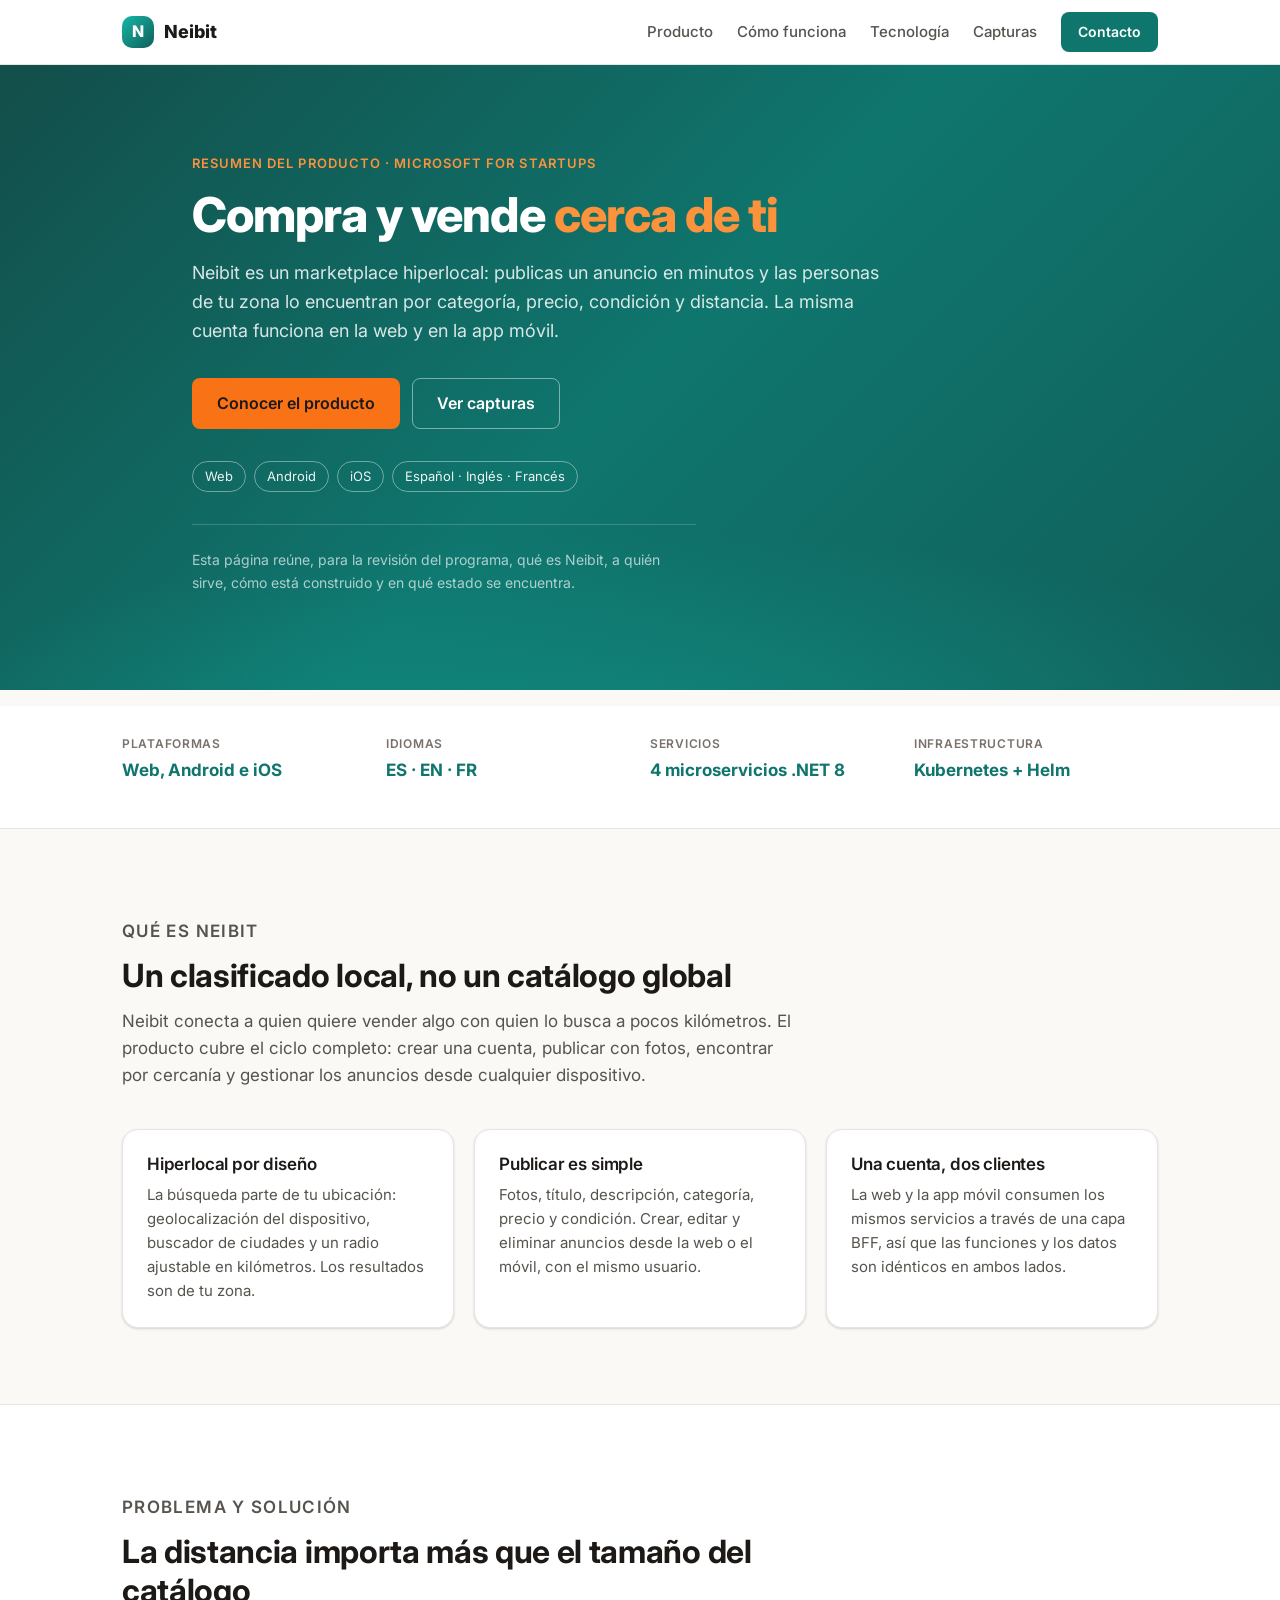
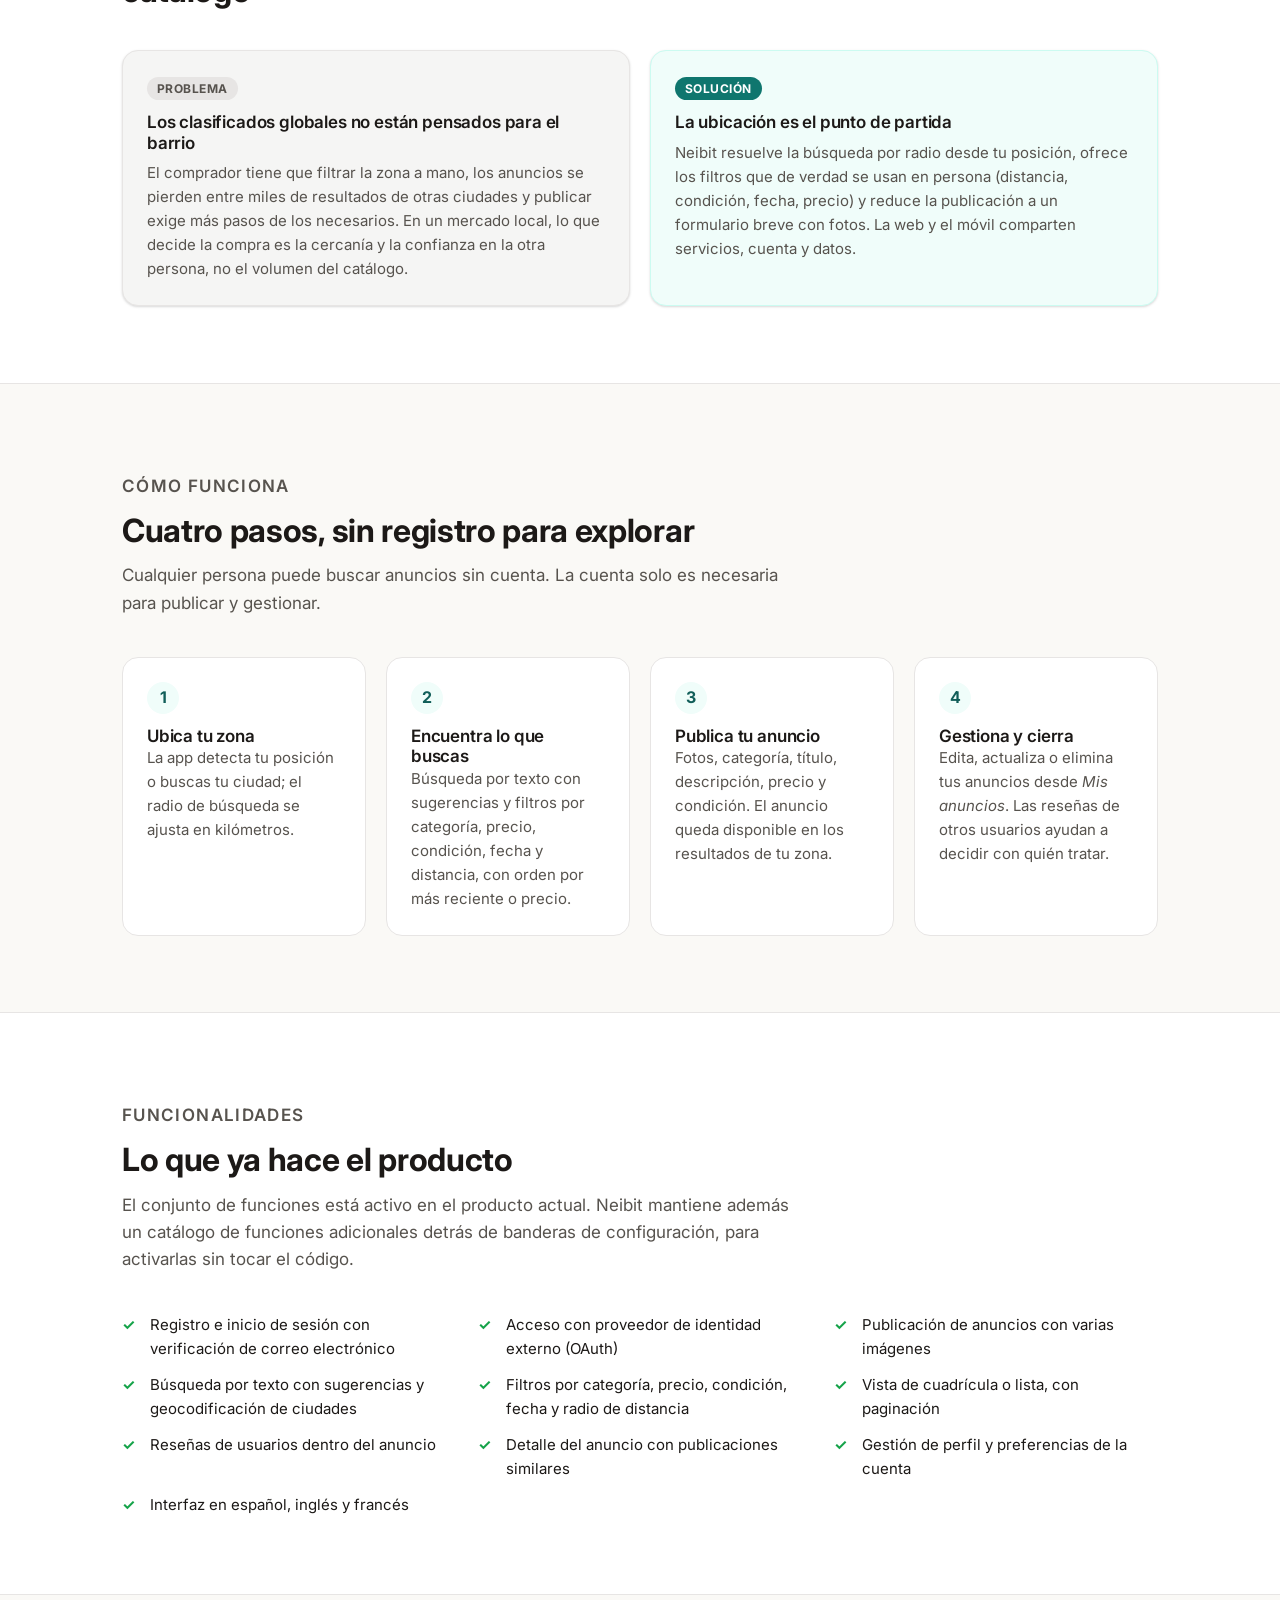
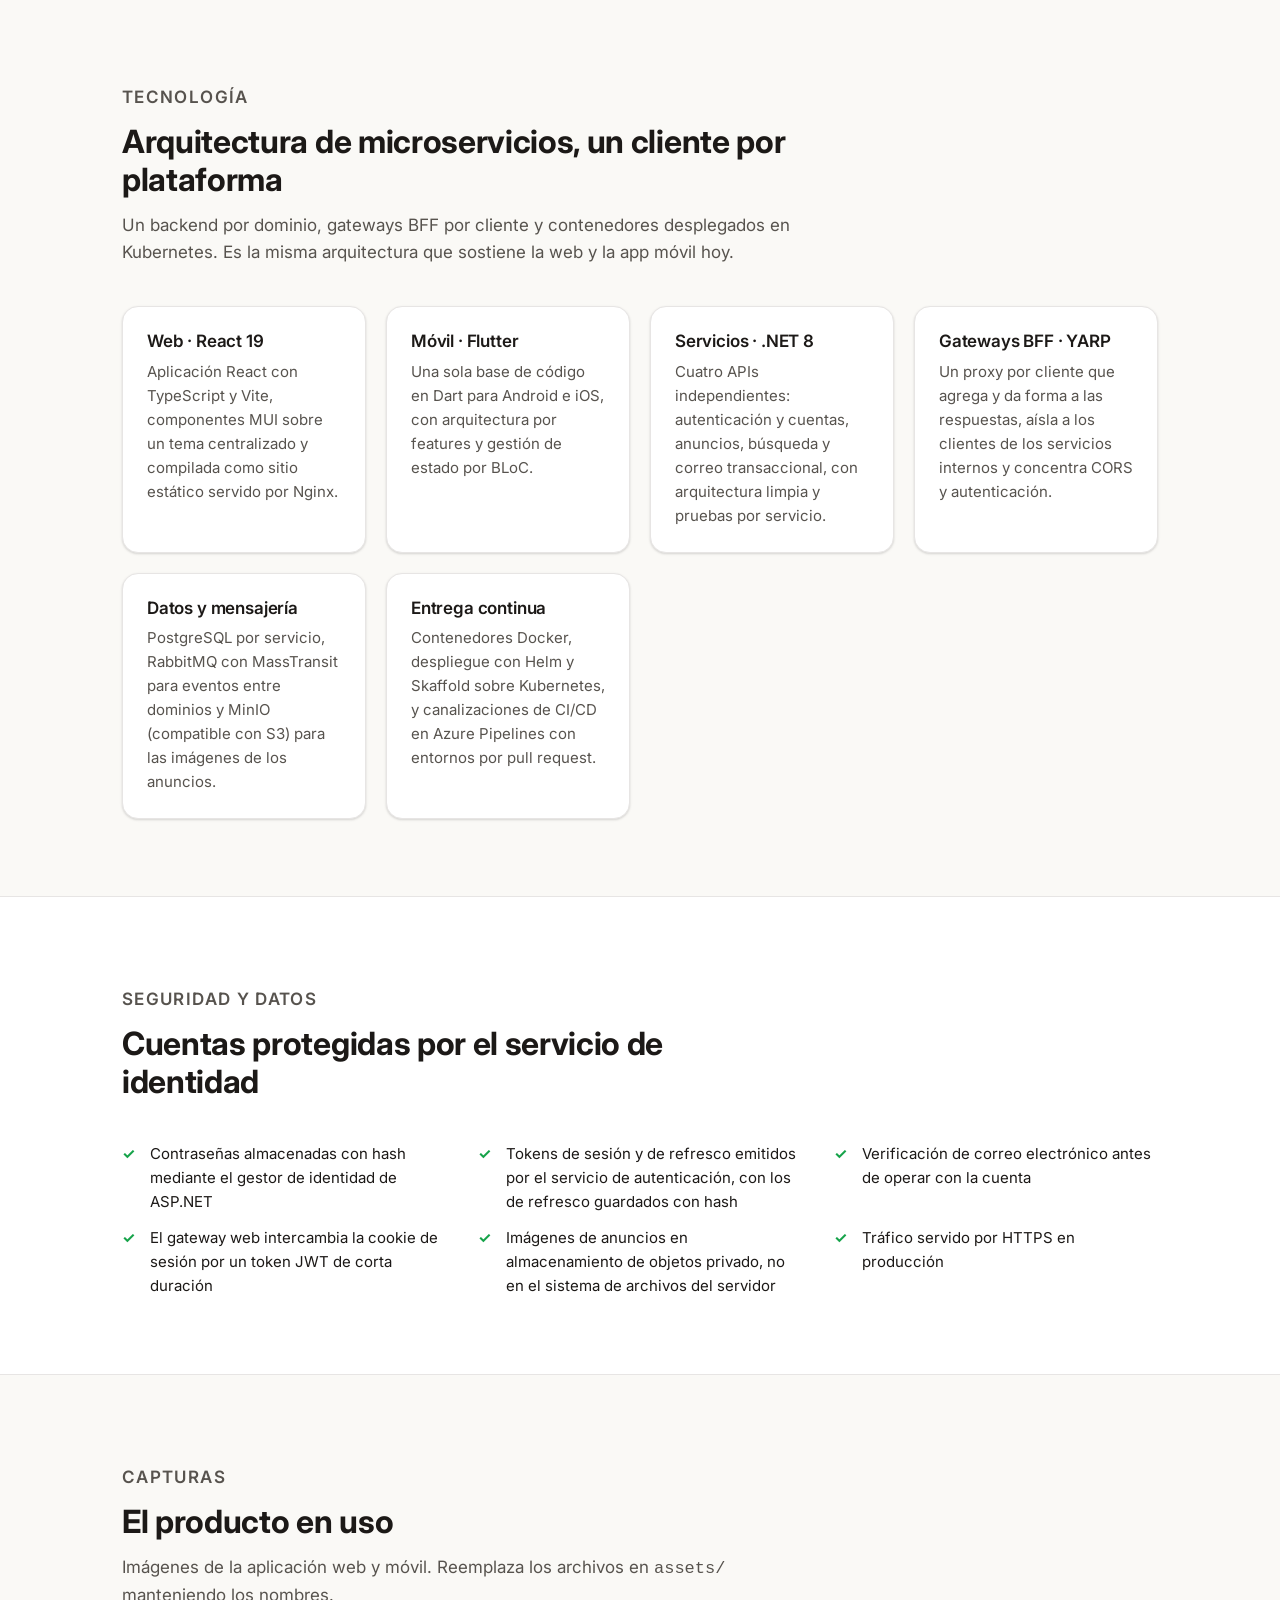
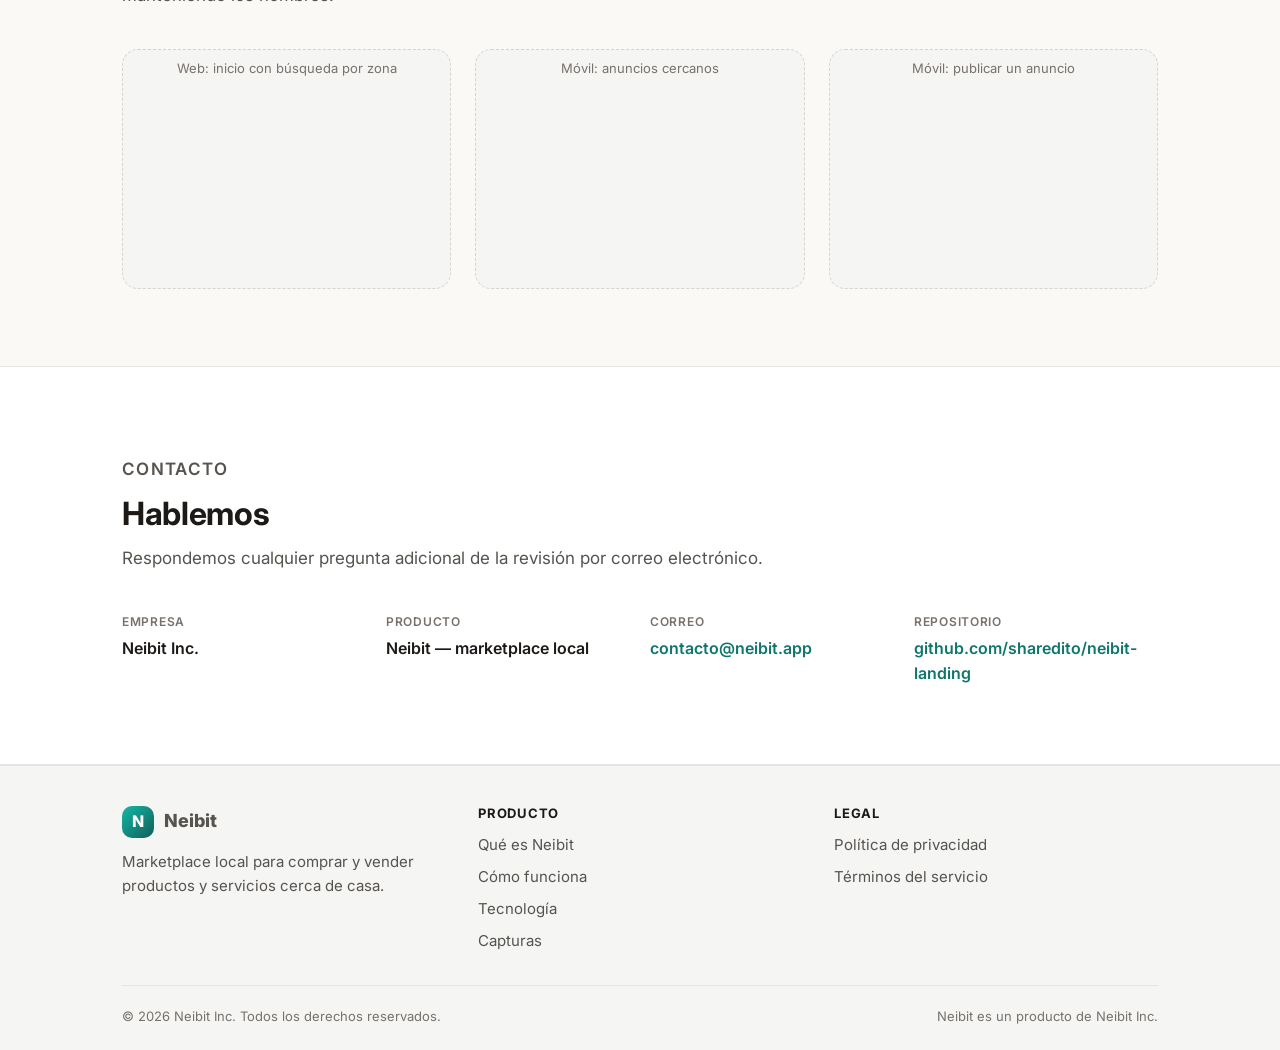
==== index.html @ 2d6168af "Landing page" ====
<!doctype html>
<html lang="es">
<head>
  <meta charset="utf-8">
  <meta name="viewport" content="width=device-width, initial-scale=1">
  <title>Neibit — Compra y vende cerca de ti</title>
  <meta name="description" content="Neibit es un marketplace local para comprar y vender productos y servicios en tu zona. Resumen del producto, la arquitectura y el estado del proyecto.">
  <link rel="icon" href="assets/favicon.svg" type="image/svg+xml">
  <link rel="preconnect" href="https://fonts.googleapis.com">
  <link rel="preconnect" href="https://fonts.gstatic.com" crossorigin>
  <link href="https://fonts.googleapis.com/css2?family=Inter:wght@400;500;600;700;800&display=swap" rel="stylesheet">
  <link rel="stylesheet" href="assets/palette.css">
  <link rel="stylesheet" href="assets/styles.css">
</head>
<body>
  <a class="skip" href="#contenido">Saltar al contenido</a>

  <header class="site-header">
    <div class="container header-inner">
      <a class="brand" href="index.html">
        <span class="brand-mark" aria-hidden="true">N</span>
        Neibit
      </a>
      <nav class="site-nav" aria-label="Principal">
        <a href="#producto">Producto</a>
        <a href="#como-funciona">Cómo funciona</a>
        <a class="nav-optional" href="#tecnologia">Tecnología</a>
        <a class="nav-optional" href="#capturas">Capturas</a>
        <a class="btn btn-primary btn-sm" href="#contacto">Contacto</a>
      </nav>
    </div>
  </header>

  <main id="contenido">

    <section class="hero">
      <div class="container hero-inner">
        <p class="eyebrow eyebrow-light">Resumen del producto · Microsoft for Startups</p>
        <h1>Compra y vende <span class="accent">cerca de ti</span></h1>
        <p class="lead">
          Neibit es un marketplace hiperlocal: publicas un anuncio en minutos y las personas de tu
          zona lo encuentran por categoría, precio, condición y distancia. La misma cuenta funciona
          en la web y en la app móvil.
        </p>
        <div class="hero-actions">
          <a class="btn btn-secondary" href="#producto">Conocer el producto</a>
          <a class="btn btn-ghost" href="#capturas">Ver capturas</a>
        </div>
        <ul class="pill-row">
          <li class="pill">Web</li>
          <li class="pill">Android</li>
          <li class="pill">iOS</li>
          <li class="pill">Español · Inglés · Francés</li>
        </ul>
        <p class="hero-note">
          Esta página reúne, para la revisión del programa, qué es Neibit, a quién sirve, cómo está
          construido y en qué estado se encuentra.
        </p>
      </div>
    </section>

    <section class="facts" aria-label="Datos del producto">
      <div class="container">
        <dl class="facts-grid">
          <div class="fact">
            <dt>Plataformas</dt>
            <dd>Web, Android e iOS</dd>
          </div>
          <div class="fact">
            <dt>Idiomas</dt>
            <dd>ES · EN · FR</dd>
          </div>
          <div class="fact">
            <dt>Servicios</dt>
            <dd>4 microservicios .NET 8</dd>
          </div>
          <div class="fact">
            <dt>Infraestructura</dt>
            <dd>Kubernetes + Helm</dd>
          </div>
        </dl>
      </div>
    </section>

    <section class="section" id="producto">
      <div class="container">
        <div class="section-head">
          <p class="eyebrow">Qué es Neibit</p>
          <h2>Un clasificado local, no un catálogo global</h2>
          <p>
            Neibit conecta a quien quiere vender algo con quien lo busca a pocos kilómetros. El
            producto cubre el ciclo completo: crear una cuenta, publicar con fotos, encontrar por
            cercanía y gestionar los anuncios desde cualquier dispositivo.
          </p>
        </div>

        <div class="grid grid-3">
          <article class="card">
            <h3>Hiperlocal por diseño</h3>
            <p>
              La búsqueda parte de tu ubicación: geolocalización del dispositivo, buscador de
              ciudades y un radio ajustable en kilómetros. Los resultados son de tu zona.
            </p>
          </article>
          <article class="card">
            <h3>Publicar es simple</h3>
            <p>
              Fotos, título, descripción, categoría, precio y condición. Crear, editar y eliminar
              anuncios desde la web o el móvil, con el mismo usuario.
            </p>
          </article>
          <article class="card">
            <h3>Una cuenta, dos clientes</h3>
            <p>
              La web y la app móvil consumen los mismos servicios a través de una capa BFF, así que
              las funciones y los datos son idénticos en ambos lados.
            </p>
          </article>
        </div>
      </div>
    </section>

    <section class="section section-alt" id="problema">
      <div class="container">
        <div class="section-head">
          <p class="eyebrow">Problema y solución</p>
          <h2>La distancia importa más que el tamaño del catálogo</h2>
        </div>

        <div class="grid grid-2">
          <article class="card card-problem">
            <span class="card-label">Problema</span>
            <h3>Los clasificados globales no están pensados para el barrio</h3>
            <p>
              El comprador tiene que filtrar la zona a mano, los anuncios se pierden entre miles de
              resultados de otras ciudades y publicar exige más pasos de los necesarios. En un
              mercado local, lo que decide la compra es la cercanía y la confianza en la otra
              persona, no el volumen del catálogo.
            </p>
          </article>
          <article class="card card-solution">
            <span class="card-label">Solución</span>
            <h3>La ubicación es el punto de partida</h3>
            <p>
              Neibit resuelve la búsqueda por radio desde tu posición, ofrece los filtros que de
              verdad se usan en persona (distancia, condición, fecha, precio) y reduce la
              publicación a un formulario breve con fotos. La web y el móvil comparten servicios,
              cuenta y datos.
            </p>
          </article>
        </div>
      </div>
    </section>

    <section class="section" id="como-funciona">
      <div class="container">
        <div class="section-head">
          <p class="eyebrow">Cómo funciona</p>
          <h2>Cuatro pasos, sin registro para explorar</h2>
          <p>
            Cualquier persona puede buscar anuncios sin cuenta. La cuenta solo es necesaria para
            publicar y gestionar.
          </p>
        </div>

        <ol class="steps">
          <li>
            <h3>Ubica tu zona</h3>
            <p>
              La app detecta tu posición o buscas tu ciudad; el radio de búsqueda se ajusta en
              kilómetros.
            </p>
          </li>
          <li>
            <h3>Encuentra lo que buscas</h3>
            <p>
              Búsqueda por texto con sugerencias y filtros por categoría, precio, condición, fecha
              y distancia, con orden por más reciente o precio.
            </p>
          </li>
          <li>
            <h3>Publica tu anuncio</h3>
            <p>
              Fotos, categoría, título, descripción, precio y condición. El anuncio queda disponible
              en los resultados de tu zona.
            </p>
          </li>
          <li>
            <h3>Gestiona y cierra</h3>
            <p>
              Edita, actualiza o elimina tus anuncios desde <em>Mis anuncios</em>. Las reseñas de
              otros usuarios ayudan a decidir con quién tratar.
            </p>
          </li>
        </ol>
      </div>
    </section>

    <section class="section section-alt" id="funciones">
      <div class="container">
        <div class="section-head">
          <p class="eyebrow">Funcionalidades</p>
          <h2>Lo que ya hace el producto</h2>
          <p>
            El conjunto de funciones está activo en el producto actual. Neibit mantiene además un
            catálogo de funciones adicionales detrás de banderas de configuración, para activarlas
            sin tocar el código.
          </p>
        </div>

        <ul class="checks">
          <li>Registro e inicio de sesión con verificación de correo electrónico</li>
          <li>Acceso con proveedor de identidad externo (OAuth)</li>
          <li>Publicación de anuncios con varias imágenes</li>
          <li>Búsqueda por texto con sugerencias y geocodificación de ciudades</li>
          <li>Filtros por categoría, precio, condición, fecha y radio de distancia</li>
          <li>Vista de cuadrícula o lista, con paginación</li>
          <li>Reseñas de usuarios dentro del anuncio</li>
          <li>Detalle del anuncio con publicaciones similares</li>
          <li>Gestión de perfil y preferencias de la cuenta</li>
          <li>Interfaz en español, inglés y francés</li>
        </ul>
      </div>
    </section>

    <section class="section" id="tecnologia">
      <div class="container">
        <div class="section-head">
          <p class="eyebrow">Tecnología</p>
          <h2>Arquitectura de microservicios, un cliente por plataforma</h2>
          <p>
            Un backend por dominio, gateways BFF por cliente y contenedores desplegados en
            Kubernetes. Es la misma arquitectura que sostiene la web y la app móvil hoy.
          </p>
        </div>

        <div class="grid grid-3">
          <article class="card">
            <h3>Web · React 19</h3>
            <p>
              Aplicación React con TypeScript y Vite, componentes MUI sobre un tema centralizado y
              compilada como sitio estático servido por Nginx.
            </p>
          </article>
          <article class="card">
            <h3>Móvil · Flutter</h3>
            <p>
              Una sola base de código en Dart para Android e iOS, con arquitectura por features y
              gestión de estado por BLoC.
            </p>
          </article>
          <article class="card">
            <h3>Servicios · .NET 8</h3>
            <p>
              Cuatro APIs independientes: autenticación y cuentas, anuncios, búsqueda y correo
              transaccional, con arquitectura limpia y pruebas por servicio.
            </p>
          </article>
          <article class="card">
            <h3>Gateways BFF · YARP</h3>
            <p>
              Un proxy por cliente que agrega y da forma a las respuestas, aísla a los clientes de
              los servicios internos y concentra CORS y autenticación.
            </p>
          </article>
          <article class="card">
            <h3>Datos y mensajería</h3>
            <p>
              PostgreSQL por servicio, RabbitMQ con MassTransit para eventos entre dominios y MinIO
              (compatible con S3) para las imágenes de los anuncios.
            </p>
          </article>
          <article class="card">
            <h3>Entrega continua</h3>
            <p>
              Contenedores Docker, despliegue con Helm y Skaffold sobre Kubernetes, y canalizaciones
              de CI/CD en Azure Pipelines con entornos por pull request.
            </p>
          </article>
        </div>
      </div>
    </section>

    <section class="section section-alt" id="seguridad">
      <div class="container">
        <div class="section-head">
          <p class="eyebrow">Seguridad y datos</p>
          <h2>Cuentas protegidas por el servicio de identidad</h2>
        </div>

        <ul class="checks">
          <li>Contraseñas almacenadas con hash mediante el gestor de identidad de ASP.NET</li>
          <li>Tokens de sesión y de refresco emitidos por el servicio de autenticación, con los de refresco guardados con hash</li>
          <li>Verificación de correo electrónico antes de operar con la cuenta</li>
          <li>El gateway web intercambia la cookie de sesión por un token JWT de corta duración</li>
          <li>Imágenes de anuncios en almacenamiento de objetos privado, no en el sistema de archivos del servidor</li>
          <li>Tráfico servido por HTTPS en producción</li>
        </ul>
      </div>
    </section>

    <section class="section" id="capturas">
      <div class="container">
        <div class="section-head">
          <p class="eyebrow">Capturas</p>
          <h2>El producto en uso</h2>
          <p>
            Imágenes de la aplicación web y móvil. Reemplaza los archivos en <code>assets/</code>
            manteniendo los nombres.
          </p>
        </div>

        <div class="shots">
          <figure>
            <img src="assets/web-home.png" class="is-wide" alt="Pantalla de inicio de Neibit en la web, con buscador y anuncios cercanos" onerror="this.remove()">
            <figcaption>Web: inicio con búsqueda por zona</figcaption>
          </figure>
          <figure>
            <img src="assets/movil-anuncios.png" alt="App móvil de Neibit mostrando una lista de anuncios cercanos" onerror="this.remove()">
            <figcaption>Móvil: anuncios cercanos</figcaption>
          </figure>
          <figure>
            <img src="assets/movil-publicar.png" alt="Formulario de publicación de un anuncio en la app móvil de Neibit" onerror="this.remove()">
            <figcaption>Móvil: publicar un anuncio</figcaption>
          </figure>
        </div>
      </div>
    </section>

    <section class="section section-alt" id="contacto">
      <div class="container">
        <div class="section-head">
          <p class="eyebrow">Contacto</p>
          <h2>Hablemos</h2>
          <p>Respondemos cualquier pregunta adicional de la revisión por correo electrónico.</p>
        </div>

        <!-- TODO: verifica razón social, correo y país antes de publicar la página. -->
        <dl class="contact">
          <div>
            <dt>Empresa</dt>
            <dd>Neibit Inc.</dd>
          </div>
          <div>
            <dt>Producto</dt>
            <dd>Neibit — marketplace local</dd>
          </div>
          <div>
            <dt>Correo</dt>
            <dd><a href="mailto:contacto@neibit.app">contacto@neibit.app</a></dd>
          </div>
          <div>
            <dt>Repositorio</dt>
            <dd><a href="https://github.com/sharedito/neibit-landing">github.com/sharedito/neibit-landing</a></dd>
          </div>
        </dl>
      </div>
    </section>

  </main>

  <footer class="site-footer">
    <div class="container">
      <div class="footer-grid">
        <div>
          <a class="brand" href="index.html">
            <span class="brand-mark" aria-hidden="true">N</span>
            Neibit
          </a>
          <p>
            Marketplace local para comprar y vender productos y servicios cerca de casa.
          </p>
        </div>
        <div>
          <h3>Producto</h3>
          <ul>
            <li><a href="#producto">Qué es Neibit</a></li>
            <li><a href="#como-funciona">Cómo funciona</a></li>
            <li><a href="#tecnologia">Tecnología</a></li>
            <li><a href="#capturas">Capturas</a></li>
          </ul>
        </div>
        <div>
          <h3>Legal</h3>
          <ul>
            <li><a href="privacidad.html">Política de privacidad</a></li>
            <li><a href="terminos.html">Términos del servicio</a></li>
          </ul>
        </div>
      </div>
      <div class="footer-bottom">
        <span>&copy; 2026 Neibit Inc. Todos los derechos reservados.</span>
        <span>Neibit es un producto de Neibit Inc.</span>
      </div>
    </div>
  </footer>
</body>
</html>
---- assets/palette.css ----
/*
  Paleta de Neibit — única fuente de color de este sitio.
  Ningún otro archivo de este repositorio contiene un valor hexadecimal.

  Espejo de frontend/market-place/market-place-fe-app/src/theme/palette.ts
  del repositorio de la aplicación: el nombre de cada variable es la ruta del
  token en ese archivo, en kebab-case.
    palette.primary.main       -> --color-primary-main
    palette.text.secondary     -> --color-text-secondary
    palette.neutral.stone900   -> --color-neutral-stone-900

  Para cambiar la paleta: edita solo este bloque y recarga. Para mantener el
  sitio y la app en sintonía, copia los valores en ambos sentidos.
*/
:root {
  /* primario */
  --color-primary-main: #0F766E;
  --color-primary-light: #14B8A6;
  --color-primary-dark: #115E59;
  --color-primary-deep: #134E4A;
  --color-primary-contrast: #FFFFFF;

  /* secundario */
  --color-secondary-main: #F97316;
  --color-secondary-light: #FB923C;
  --color-secondary-dark: #EA580C;

  /* fondos */
  --color-bg-default: #FAF9F6;
  --color-bg-paper: #FFFFFF;

  /* texto */
  --color-text-primary: #1C1917;
  --color-text-secondary: #57534E;
  --color-text-muted: #78716C;

  /* estados */
  --color-success-main: #16A34A;
  --color-success-light: #22C55E;
  --color-success-tint: #F0FDF4;
  --color-success-border: #DCFCE7;
  --color-success-border-strong: #86EFAC;

  --color-error-main: #EF4444;
  --color-error-dark: #DC2626;

  --color-warning-main: #EAB308;
  --color-warning-tint: #FEF9C3;
  --color-warning-tint-soft: #FEFCE8;
  --color-warning-border: #FEF08A;
  --color-warning-text: #854D0E;
  --color-warning-dark: #713F12;

  --color-info-tint: #F0FDFA;
  --color-info-tint-soft: #CCFBF1;

  /* acentos */
  --color-accent-purple: #7C3AED;
  --color-accent-purple-tint: #EDE9FE;
  --color-accent-whatsapp: #25D366;

  /* neutrales */
  --color-neutral-white: #FFFFFF;
  --color-neutral-stone-50: #FAF9F6;
  --color-neutral-stone-100: #F5F5F4;
  --color-neutral-stone-200: #E7E5E4;
  --color-neutral-stone-300: #D6D3D1;
  --color-neutral-stone-500: #78716C;
  --color-neutral-stone-600: #57534E;
  --color-neutral-stone-900: #1C1917;
}
---- assets/styles.css ----
/* Estilos del sitio. Todo color sale de assets/palette.css. */

:root {
  --font: "Inter", system-ui, -apple-system, "Segoe UI", Roboto, Helvetica, Arial, sans-serif;
  --container: 1100px;
  --radius-sm: 8px;
  --radius-md: 12px;
  --radius-lg: 16px;
  --radius-pill: 999px;
  --shadow-sm: 0 1px 3px rgba(0, 0, 0, .1), 0 1px 2px rgba(0, 0, 0, .06);
  --shadow-md: 0 4px 6px rgba(0, 0, 0, .1), 0 2px 4px rgba(0, 0, 0, .06);
  --shadow-lg: 0 4px 20px rgba(0, 0, 0, .15);
  --section-y: clamp(3rem, 6vw, 5rem);
}

*,
*::before,
*::after {
  box-sizing: border-box;
}

html {
  scroll-behavior: smooth;
  scroll-padding-top: 80px;
}

body {
  margin: 0;
  font-family: var(--font);
  font-size: 1rem;
  line-height: 1.6;
  background: var(--color-bg-default);
  color: var(--color-text-primary);
  -webkit-font-smoothing: antialiased;
}

h1,
h2,
h3 {
  margin: 0;
  line-height: 1.2;
  letter-spacing: -.01em;
}

h1 {
  font-size: clamp(2rem, 5vw, 3rem);
  font-weight: 800;
  letter-spacing: -.02em;
}

h2 {
  font-size: clamp(1.5rem, 3vw, 2rem);
  font-weight: 700;
}

h3 {
  font-size: 1.0625rem;
  font-weight: 600;
}

p {
  margin: 0 0 1rem;
}

a {
  color: var(--color-primary-main);
  text-decoration: none;
}

a:hover {
  text-decoration: underline;
}

img {
  display: block;
  max-width: 100%;
}

:focus-visible {
  outline: 2px solid var(--color-primary-main);
  outline-offset: 2px;
  border-radius: 4px;
}

.container {
  width: 100%;
  max-width: var(--container);
  margin-inline: auto;
  padding-inline: clamp(1rem, 4vw, 2rem);
}

.skip {
  position: absolute;
  left: -9999px;
}

.skip:focus {
  left: 1rem;
  top: 1rem;
  z-index: 100;
  padding: .5rem 1rem;
  background: var(--color-bg-paper);
  border-radius: var(--radius-sm);
}

/* cabecera */
.site-header {
  position: sticky;
  top: 0;
  z-index: 50;
  background: rgba(255, 255, 255, .92);
  backdrop-filter: blur(8px);
  border-bottom: 1px solid var(--color-neutral-stone-200);
}

.header-inner {
  display: flex;
  align-items: center;
  justify-content: space-between;
  gap: 1rem;
  min-height: 64px;
}

.brand {
  display: inline-flex;
  align-items: center;
  gap: .6rem;
  font-size: 1.125rem;
  font-weight: 800;
  color: var(--color-text-primary);
}

.brand:hover {
  text-decoration: none;
}

.brand-mark {
  display: grid;
  place-items: center;
  width: 32px;
  height: 32px;
  border-radius: 10px;
  background: linear-gradient(135deg, var(--color-primary-light), var(--color-primary-dark));
  color: var(--color-primary-contrast);
  font-size: 1rem;
  font-weight: 800;
}

.site-nav {
  display: flex;
  align-items: center;
  gap: 1.5rem;
  font-size: .9375rem;
  font-weight: 500;
}

.site-nav a:not(.btn) {
  color: var(--color-text-secondary);
}

.site-nav a:not(.btn):hover {
  color: var(--color-primary-main);
  text-decoration: none;
}

/* botones */
.btn {
  display: inline-flex;
  align-items: center;
  justify-content: center;
  gap: .5rem;
  padding: .75rem 1.5rem;
  border: 1px solid transparent;
  border-radius: var(--radius-sm);
  font-family: inherit;
  font-size: 1rem;
  font-weight: 600;
  cursor: pointer;
  transition: background-color .15s, border-color .15s, color .15s;
}

.btn:hover {
  text-decoration: none;
}

.btn-primary {
  background: var(--color-primary-main);
  color: var(--color-primary-contrast);
}

.btn-primary:hover {
  background: var(--color-primary-dark);
}

.btn-secondary {
  background: var(--color-secondary-main);
  color: var(--color-text-primary);
}

.btn-secondary:hover {
  background: var(--color-secondary-dark);
}

.btn-outline {
  background: var(--color-bg-paper);
  border-color: var(--color-neutral-stone-300);
  color: var(--color-text-primary);
}

.btn-outline:hover {
  border-color: var(--color-primary-main);
  color: var(--color-primary-main);
}

.btn-ghost {
  border-color: rgba(255, 255, 255, .45);
  color: var(--color-neutral-white);
}

.btn-ghost:hover {
  background: rgba(255, 255, 255, .12);
  border-color: var(--color-neutral-white);
}

.btn-sm {
  padding: .5rem 1rem;
  font-size: .875rem;
}

/* hero */
.hero {
  position: relative;
  overflow: hidden;
  padding-block: clamp(3rem, 7vw, 5.5rem) clamp(3.5rem, 8vw, 6rem);
  background: linear-gradient(135deg, var(--color-primary-deep) 0%, var(--color-primary-main) 50%, var(--color-primary-dark) 100%);
  color: var(--color-neutral-white);
}

.hero::after {
  content: "";
  position: absolute;
  inset: auto -10% -45% -10%;
  height: 70%;
  background: radial-gradient(closest-side, rgba(20, 184, 166, .35), transparent);
  pointer-events: none;
}

.hero-inner {
  position: relative;
  z-index: 1;
  max-width: 60rem;
}

.hero h1 {
  color: var(--color-neutral-white);
}

.accent {
  color: var(--color-secondary-light);
}

.eyebrow {
  margin: 0 0 .75rem;
  font-size: .8125rem;
  font-weight: 600;
  letter-spacing: .08em;
  text-transform: uppercase;
  color: var(--color-primary-main);
}

.eyebrow-light {
  color: var(--color-secondary-light);
}

.lead {
  max-width: 64ch;
  margin-top: 1rem;
  font-size: clamp(1rem, 2vw, 1.125rem);
  color: rgba(255, 255, 255, .84);
}

.lead a {
  color: var(--color-secondary-light);
}

.hero-actions {
  display: flex;
  flex-wrap: wrap;
  gap: .75rem;
  margin-top: 2rem;
}

.hero-note {
  max-width: 56ch;
  margin: 2rem 0 0;
  padding-top: 1.5rem;
  border-top: 1px solid rgba(255, 255, 255, .18);
  font-size: .875rem;
  color: rgba(255, 255, 255, .66);
}

.pill-row {
  display: flex;
  flex-wrap: wrap;
  gap: .5rem;
  margin: 2rem 0 0;
  padding: 0;
  list-style: none;
}

.pill {
  padding: .25rem .75rem;
  border: 1px solid rgba(255, 255, 255, .4);
  border-radius: var(--radius-pill);
  font-size: .8125rem;
  color: rgba(255, 255, 255, .92);
}

/* franja de datos */
.facts {
  background: var(--color-bg-paper);
  border-bottom: 1px solid var(--color-neutral-stone-200);
}

.facts-grid {
  display: grid;
  grid-template-columns: repeat(auto-fit, minmax(180px, 1fr));
  gap: 1.25rem;
  padding-block: 1.75rem;
}

.fact dt {
  font-size: .75rem;
  font-weight: 600;
  letter-spacing: .06em;
  text-transform: uppercase;
  color: var(--color-text-muted);
}

.fact dd {
  margin: .25rem 0 0;
  font-size: 1.0625rem;
  font-weight: 700;
  color: var(--color-primary-main);
}

/* secciones */
.section {
  padding-block: var(--section-y);
}

.section-alt {
  background: var(--color-bg-paper);
  border-block: 1px solid var(--color-neutral-stone-200);
}

.section-head {
  max-width: 68ch;
  margin-bottom: 2.5rem;
}

.section-head p {
  margin-top: .75rem;
  font-size: 1.0625rem;
  color: var(--color-text-secondary);
}

.grid {
  display: grid;
  gap: 1.25rem;
}

.grid-2 {
  grid-template-columns: repeat(auto-fit, minmax(280px, 1fr));
}

.grid-3 {
  grid-template-columns: repeat(auto-fit, minmax(240px, 1fr));
}

.card {
  padding: 1.5rem;
  background: var(--color-bg-paper);
  border: 1px solid var(--color-neutral-stone-200);
  border-radius: var(--radius-lg);
  box-shadow: var(--shadow-sm);
}

.card:hover {
  box-shadow: var(--shadow-md);
}

.card h3 {
  margin-bottom: .5rem;
}

.card p {
  margin: 0;
  font-size: .9375rem;
  color: var(--color-text-secondary);
}

.card-problem {
  background: var(--color-neutral-stone-100);
}

.card-solution {
  background: var(--color-info-tint);
  border-color: var(--color-info-tint-soft);
}

.card-label {
  display: inline-block;
  margin-bottom: .75rem;
  padding: .125rem .625rem;
  border-radius: var(--radius-pill);
  font-size: .75rem;
  font-weight: 700;
  letter-spacing: .04em;
  text-transform: uppercase;
}

.card-problem .card-label {
  background: var(--color-neutral-stone-200);
  color: var(--color-text-secondary);
}

.card-solution .card-label {
  background: var(--color-primary-main);
  color: var(--color-primary-contrast);
}

/* pasos */
.steps {
  display: grid;
  grid-template-columns: repeat(auto-fit, minmax(240px, 1fr));
  gap: 1.25rem;
  margin: 0;
  padding: 0;
  list-style: none;
  counter-reset: step;
}

.steps li {
  padding: 1.5rem;
  background: var(--color-bg-paper);
  border: 1px solid var(--color-neutral-stone-200);
  border-radius: var(--radius-lg);
  counter-increment: step;
}

.steps li::before {
  content: counter(step);
  display: grid;
  place-items: center;
  width: 32px;
  height: 32px;
  margin-bottom: .75rem;
  border-radius: var(--radius-pill);
  background: var(--color-info-tint);
  color: var(--color-primary-dark);
  font-weight: 700;
}

.steps p {
  margin: 0;
  font-size: .9375rem;
  color: var(--color-text-secondary);
}

/* listas con check */
.checks {
  display: grid;
  grid-template-columns: repeat(auto-fit, minmax(260px, 1fr));
  gap: .75rem 2rem;
  margin: 0;
  padding: 0;
  list-style: none;
}

.checks li {
  position: relative;
  padding-left: 1.75rem;
  font-size: .9375rem;
}

.checks li::before {
  content: "\2713";
  position: absolute;
  left: 0;
  font-weight: 700;
  color: var(--color-success-main);
}

/* capturas */
.shots {
  display: grid;
  grid-template-columns: repeat(auto-fit, minmax(220px, 1fr));
  gap: 1.5rem;
  align-items: start;
}

.shots figure {
  margin: 0;
}

.shots figure:not(:has(img)) {
  min-height: 240px;
  border: 1px dashed var(--color-neutral-stone-300);
  border-radius: var(--radius-lg);
  background: var(--color-neutral-stone-100);
}

.shots img {
  width: 100%;
  aspect-ratio: 9 / 16;
  object-fit: cover;
  border: 1px solid var(--color-neutral-stone-200);
  border-radius: var(--radius-lg);
  background: var(--color-neutral-stone-100);
}

.shots img.is-wide {
  aspect-ratio: 16 / 10;
}

.shots figcaption {
  margin-top: .5rem;
  font-size: .8125rem;
  color: var(--color-text-muted);
  text-align: center;
}

/* contacto */
.contact {
  display: grid;
  grid-template-columns: repeat(auto-fit, minmax(200px, 1fr));
  gap: 1.25rem;
  margin: 0;
}

.contact dt {
  font-size: .75rem;
  font-weight: 600;
  letter-spacing: .06em;
  text-transform: uppercase;
  color: var(--color-text-muted);
}

.contact dd {
  margin: .25rem 0 0;
  font-weight: 600;
}

/* pie */
.site-footer {
  padding-block: 2.5rem 1.5rem;
  background: var(--color-neutral-stone-100);
  border-top: 1px solid var(--color-neutral-stone-200);
  font-size: .9375rem;
}

.footer-grid {
  display: grid;
  grid-template-columns: repeat(auto-fit, minmax(200px, 1fr));
  gap: 2rem;
}

.site-footer h3 {
  font-size: .8125rem;
  font-weight: 700;
  letter-spacing: .06em;
  text-transform: uppercase;
}

.site-footer p {
  margin: .75rem 0 0;
  color: var(--color-text-secondary);
  font-size: .9375rem;
}

.site-footer ul {
  display: grid;
  gap: .5rem;
  margin: .75rem 0 0;
  padding: 0;
  list-style: none;
}

.site-footer a {
  color: var(--color-text-secondary);
}

.site-footer a:hover {
  color: var(--color-primary-main);
}

.footer-bottom {
  display: flex;
  flex-wrap: wrap;
  justify-content: space-between;
  gap: .5rem 1.5rem;
  margin-top: 2rem;
  padding-top: 1.25rem;
  border-top: 1px solid var(--color-neutral-stone-200);
  font-size: .8125rem;
  color: var(--color-text-muted);
}

/* páginas legales */
.legal {
  max-width: 46rem;
  padding-block: var(--section-y);
}

.legal h1 {
  margin-bottom: .5rem;
  font-size: clamp(1.75rem, 4vw, 2.25rem);
}

.legal h2 {
  margin-top: 2.5rem;
  font-size: 1.25rem;
}

.legal p,
.legal li {
  color: var(--color-text-secondary);
}

.legal ul {
  padding-left: 1.25rem;
}

.legal .updated {
  font-size: .875rem;
  color: var(--color-text-muted);
}

@media (max-width: 700px) {
  .site-nav {
    gap: 1rem;
    font-size: .875rem;
  }

  .site-nav .nav-optional,
  .site-nav a:not(.btn) {
    display: none;
  }

  .btn {
    padding: .625rem 1.125rem;
    font-size: .9375rem;
  }
}
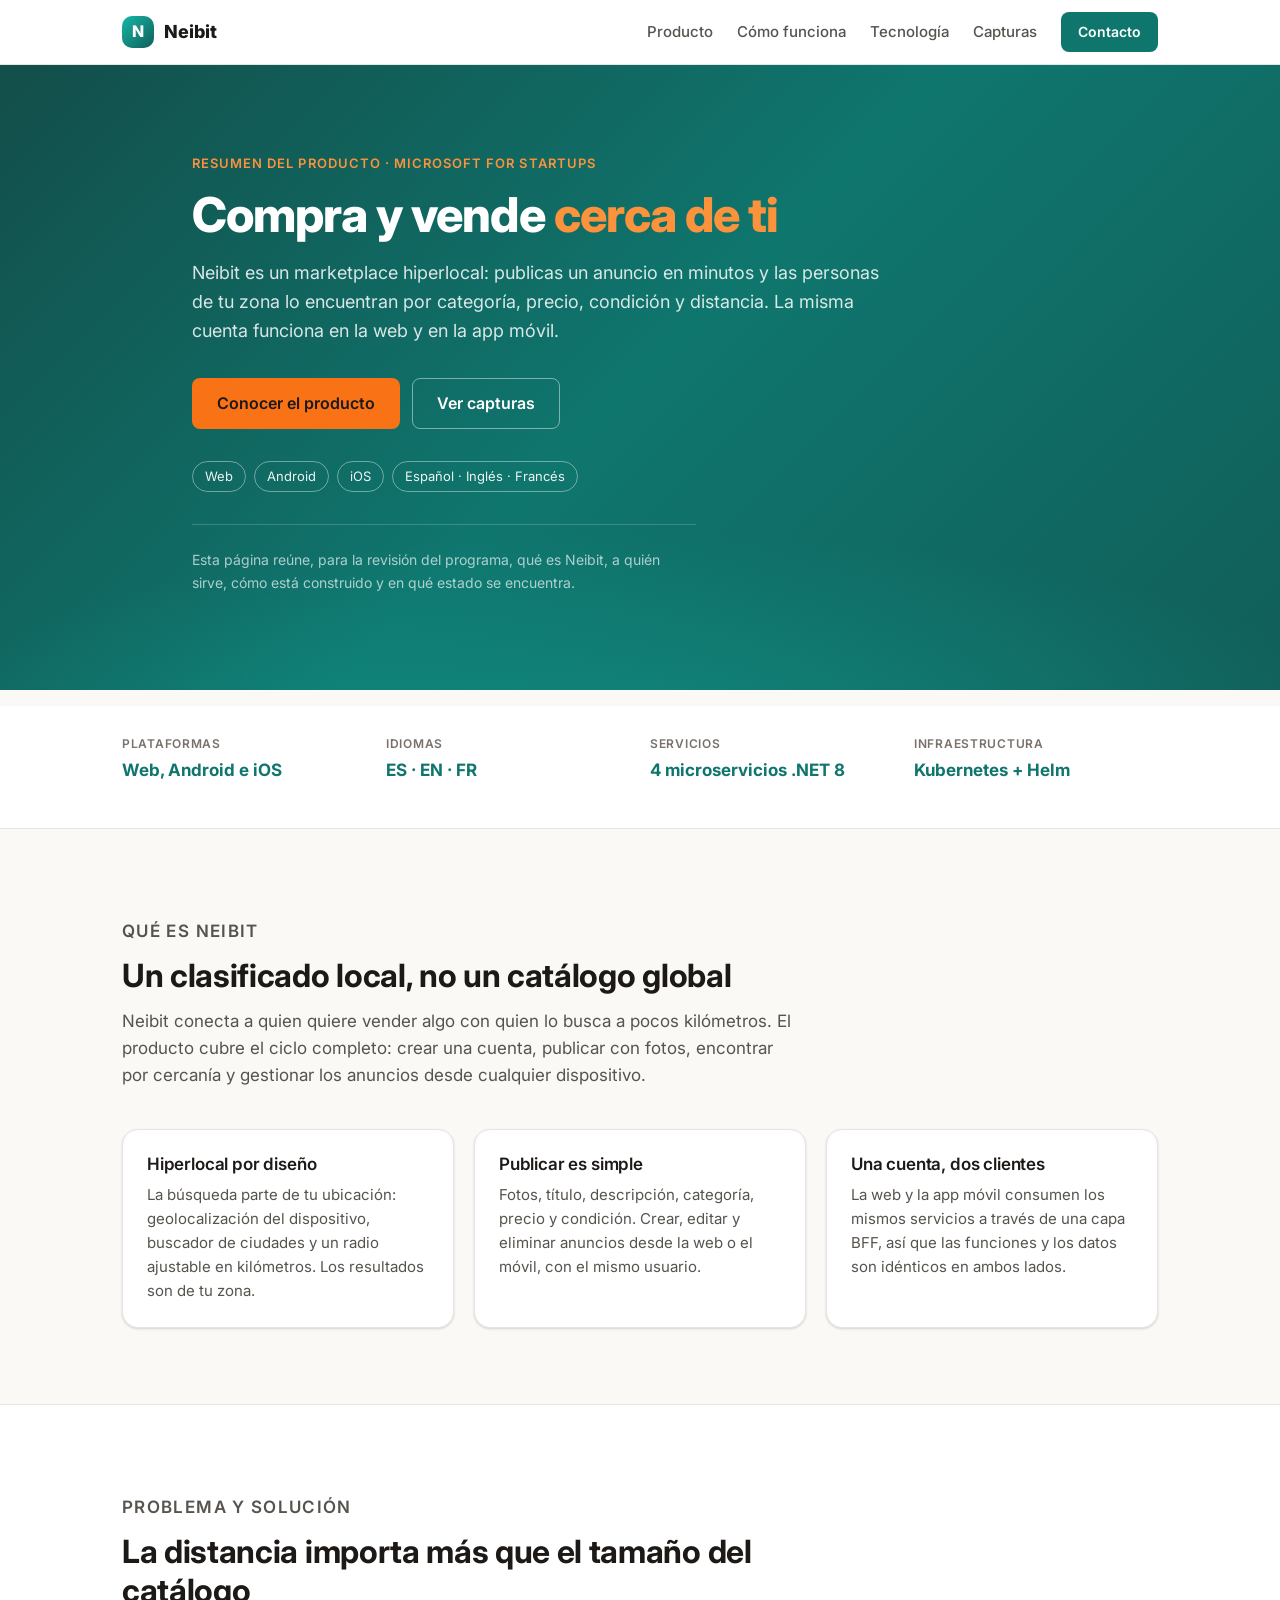
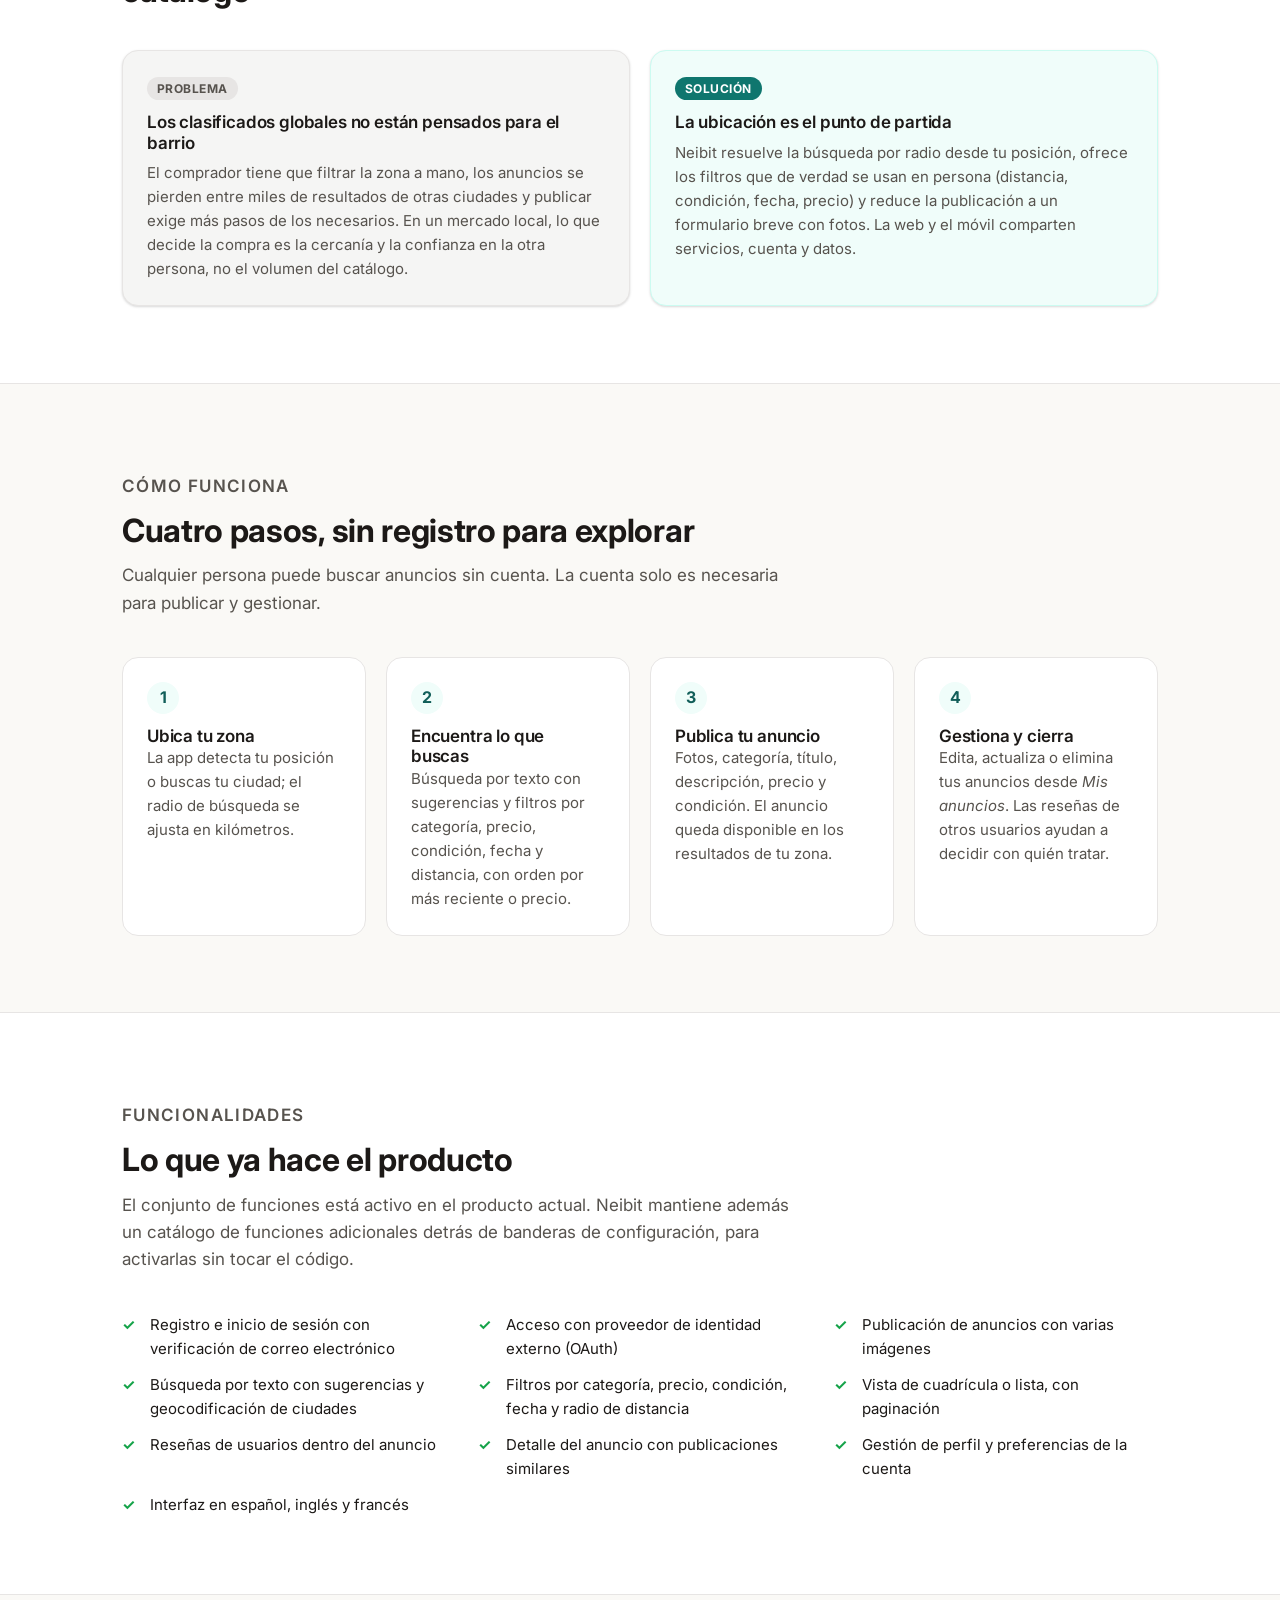
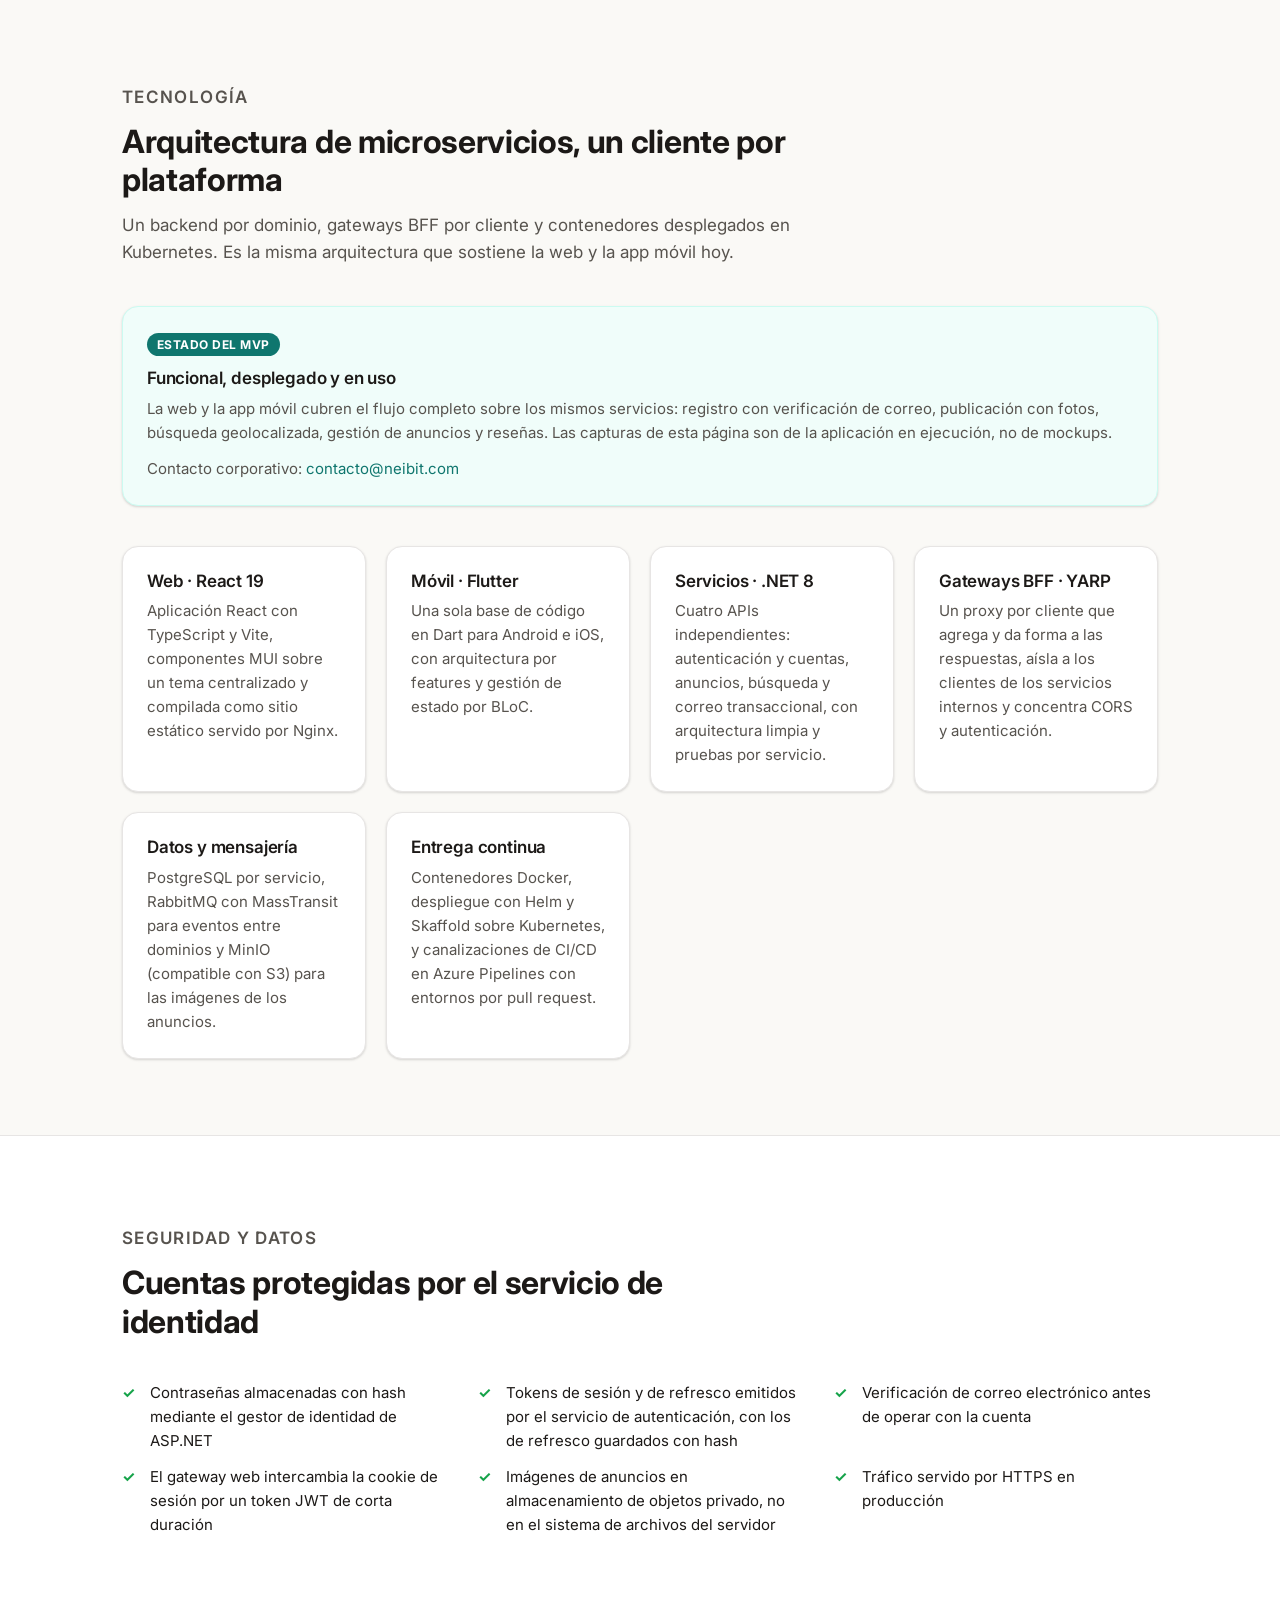
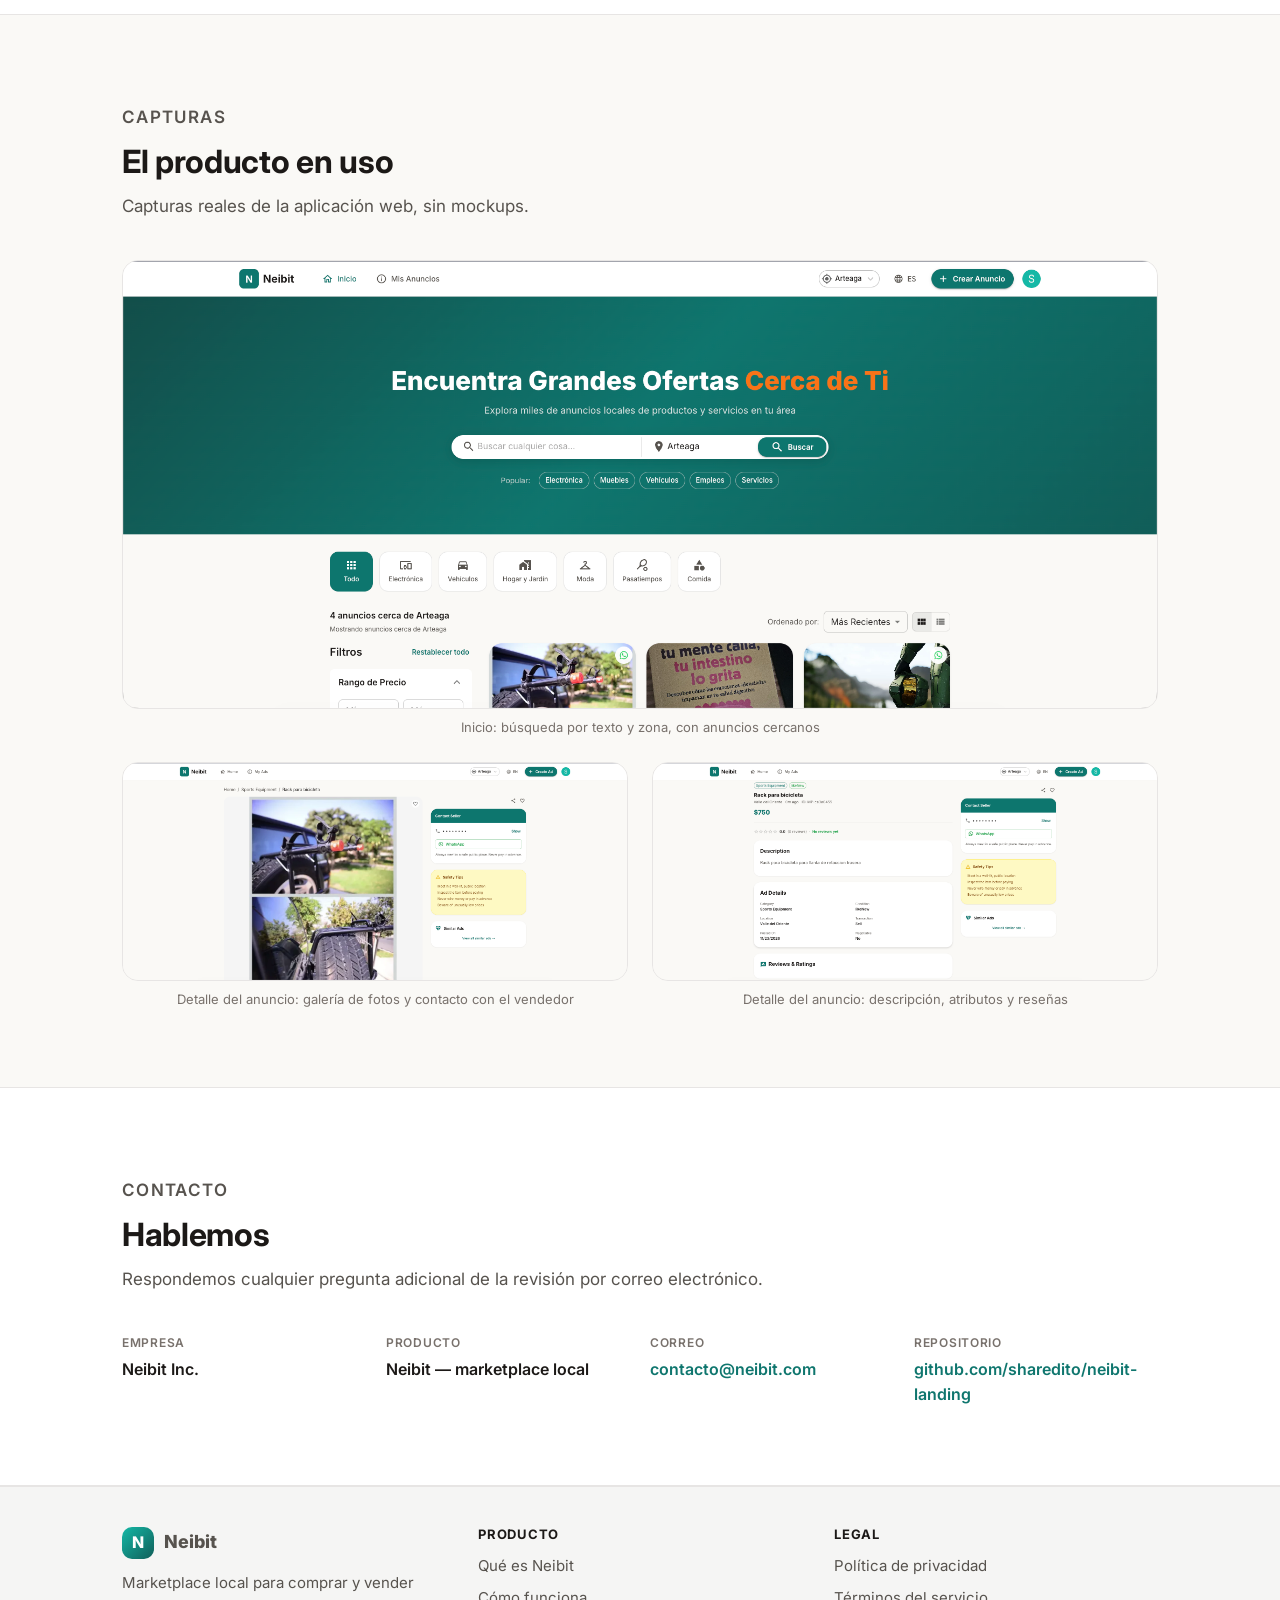
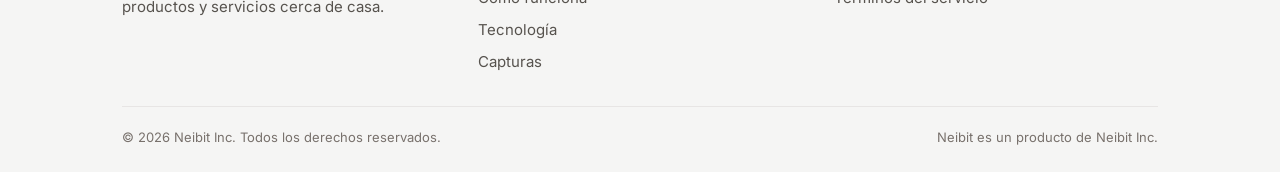
==== commit e90de141: "Screenshots" ====
--- a/index.html
+++ b/index.html
@@ -234,6 +234,20 @@
           </p>
         </div>
 
+        <article class="card card-solution mvp-card">
+          <span class="card-label">Estado del MVP</span>
+          <h3>Funcional, desplegado y en uso</h3>
+          <p>
+            La web y la app móvil cubren el flujo completo sobre los mismos servicios: registro con
+            verificación de correo, publicación con fotos, búsqueda geolocalizada, gestión de
+            anuncios y reseñas. Las capturas de esta página son de la aplicación en ejecución, no
+            de mockups.
+          </p>
+          <p>
+            Contacto corporativo: <a href="mailto:contacto@neibit.com">contacto@neibit.com</a>
+          </p>
+        </article>
+
         <div class="grid grid-3">
           <article class="card">
             <h3>Web · React 19</h3>
@@ -305,23 +319,22 @@
           <p class="eyebrow">Capturas</p>
           <h2>El producto en uso</h2>
           <p>
-            Imágenes de la aplicación web y móvil. Reemplaza los archivos en <code>assets/</code>
-            manteniendo los nombres.
+            Capturas reales de la aplicación web, sin mockups.
           </p>
         </div>
 
         <div class="shots">
           <figure>
-            <img src="assets/web-home.png" class="is-wide" alt="Pantalla de inicio de Neibit en la web, con buscador y anuncios cercanos" onerror="this.remove()">
-            <figcaption>Web: inicio con búsqueda por zona</figcaption>
+            <img src="assets/web-home.png" alt="Página de inicio de Neibit: buscador por texto y ubicación, filtros y anuncios cercanos">
+            <figcaption>Inicio: búsqueda por texto y zona, con anuncios cercanos</figcaption>
           </figure>
           <figure>
-            <img src="assets/movil-anuncios.png" alt="App móvil de Neibit mostrando una lista de anuncios cercanos" onerror="this.remove()">
-            <figcaption>Móvil: anuncios cercanos</figcaption>
+            <img src="assets/web-ad-01.png" alt="Detalle de un anuncio en Neibit: galería de fotos, precio y tarjeta para contactar al vendedor">
+            <figcaption>Detalle del anuncio: galería de fotos y contacto con el vendedor</figcaption>
           </figure>
           <figure>
-            <img src="assets/movil-publicar.png" alt="Formulario de publicación de un anuncio en la app móvil de Neibit" onerror="this.remove()">
-            <figcaption>Móvil: publicar un anuncio</figcaption>
+            <img src="assets/web-ad-02.png" alt="Detalle de un anuncio en Neibit: descripción, categoría, condición, ubicación y reseñas">
+            <figcaption>Detalle del anuncio: descripción, atributos y reseñas</figcaption>
           </figure>
         </div>
       </div>
@@ -347,7 +360,7 @@
           </div>
           <div>
             <dt>Correo</dt>
-            <dd><a href="mailto:contacto@neibit.app">contacto@neibit.app</a></dd>
+            <dd><a href="mailto:contacto@neibit.com">contacto@neibit.com</a></dd>
           </div>
           <div>
             <dt>Repositorio</dt>
@@ -383,8 +396,8 @@
         <div>
           <h3>Legal</h3>
           <ul>
-            <li><a href="privacidad.html">Política de privacidad</a></li>
-            <li><a href="terminos.html">Términos del servicio</a></li>
+            <li><a href="https://neibit.com/privacidad">Política de privacidad</a></li>
+            <li><a href="https://neibit.com/terminos">Términos del servicio</a></li>
           </ul>
         </div>
       </div>
--- a/assets/styles.css
+++ b/assets/styles.css
@@ -409,6 +409,14 @@
   border-color: var(--color-info-tint-soft);
 }
 
+.mvp-card {
+  margin-bottom: 2.5rem;
+}
+
+.mvp-card p + p {
+  margin-top: .75rem;
+}
+
 .card-label {
   display: inline-block;
   margin-bottom: .75rem;
@@ -495,13 +503,17 @@
 /* capturas */
 .shots {
   display: grid;
-  grid-template-columns: repeat(auto-fit, minmax(220px, 1fr));
+  grid-template-columns: 1fr 1fr;
   gap: 1.5rem;
   align-items: start;
 }
 
 .shots figure {
   margin: 0;
+}
+
+.shots figure:first-child {
+  grid-column: 1 / -1;
 }
 
 .shots figure:not(:has(img)) {
@@ -513,15 +525,9 @@
 
 .shots img {
   width: 100%;
-  aspect-ratio: 9 / 16;
-  object-fit: cover;
   border: 1px solid var(--color-neutral-stone-200);
   border-radius: var(--radius-lg);
   background: var(--color-neutral-stone-100);
-}
-
-.shots img.is-wide {
-  aspect-ratio: 16 / 10;
 }
 
 .shots figcaption {
@@ -638,6 +644,10 @@
 }
 
 @media (max-width: 700px) {
+  .shots {
+    grid-template-columns: 1fr;
+  }
+
   .site-nav {
     gap: 1rem;
     font-size: .875rem;
